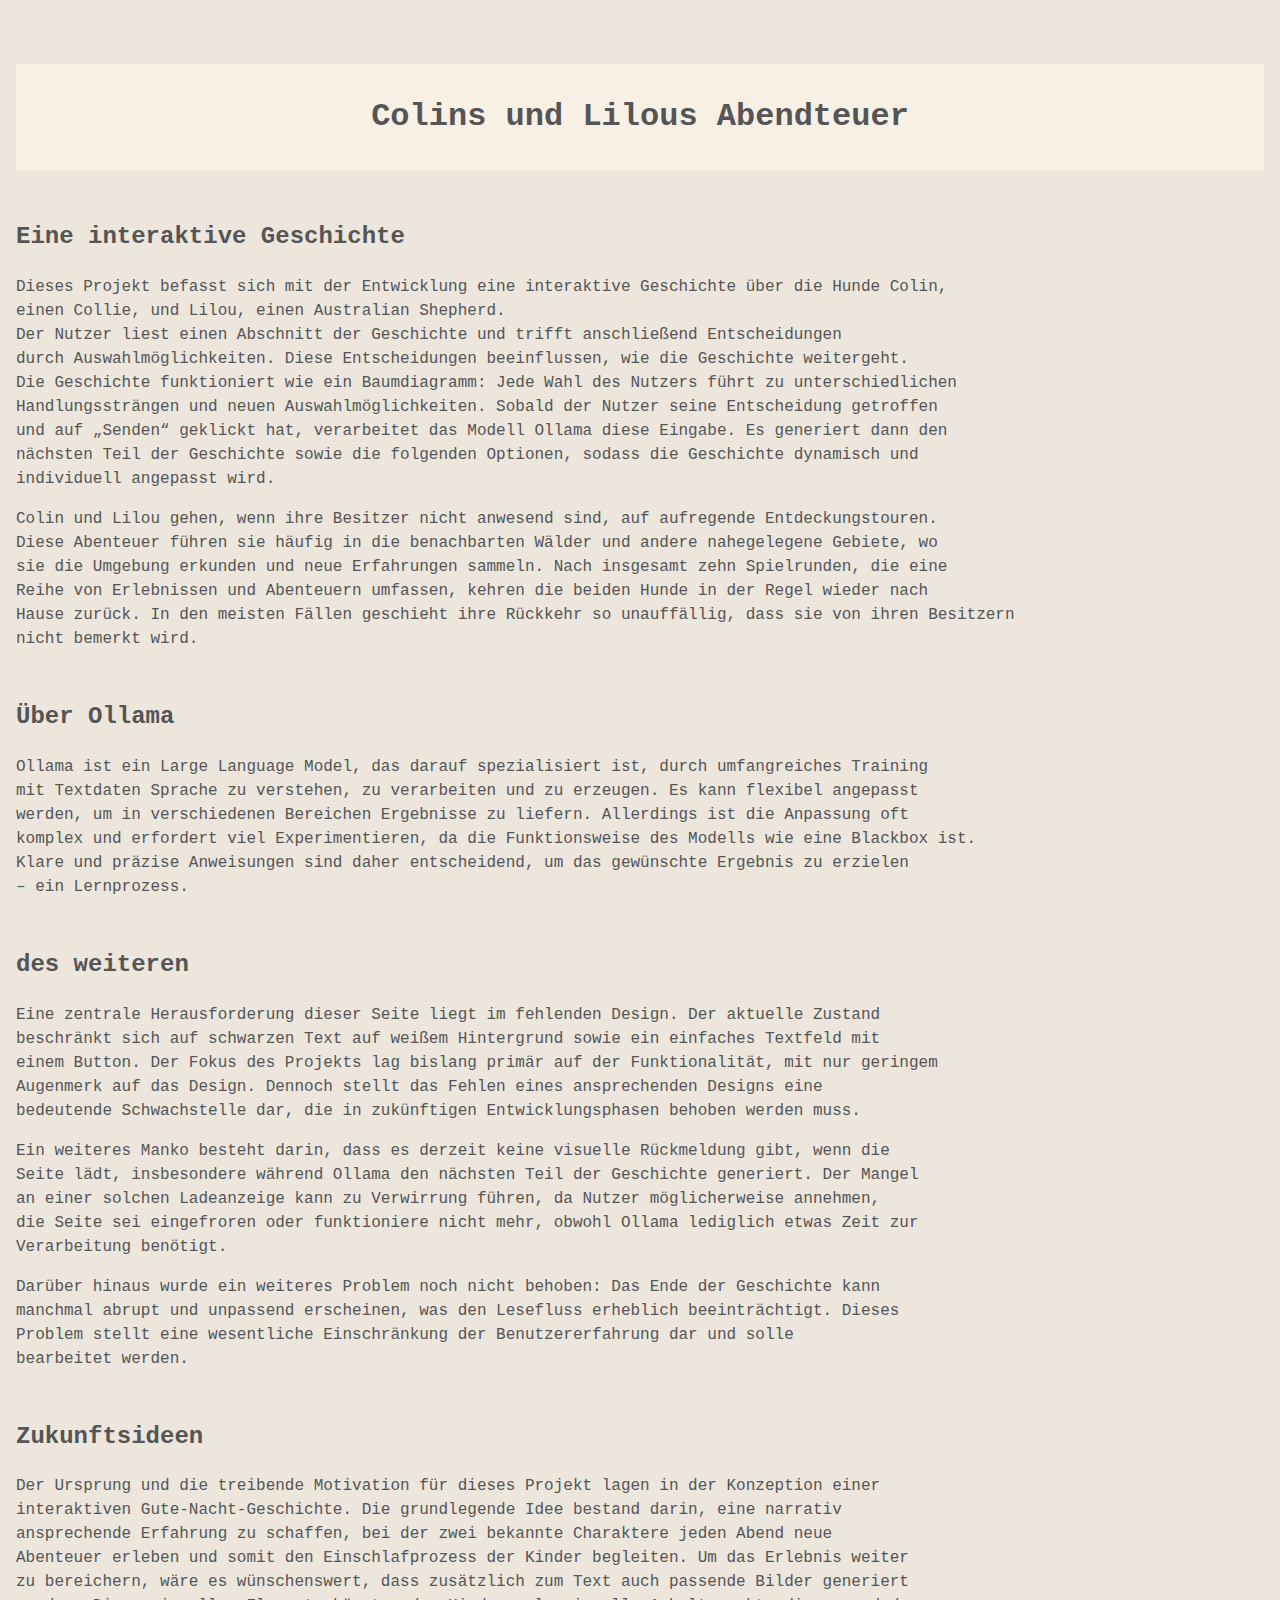
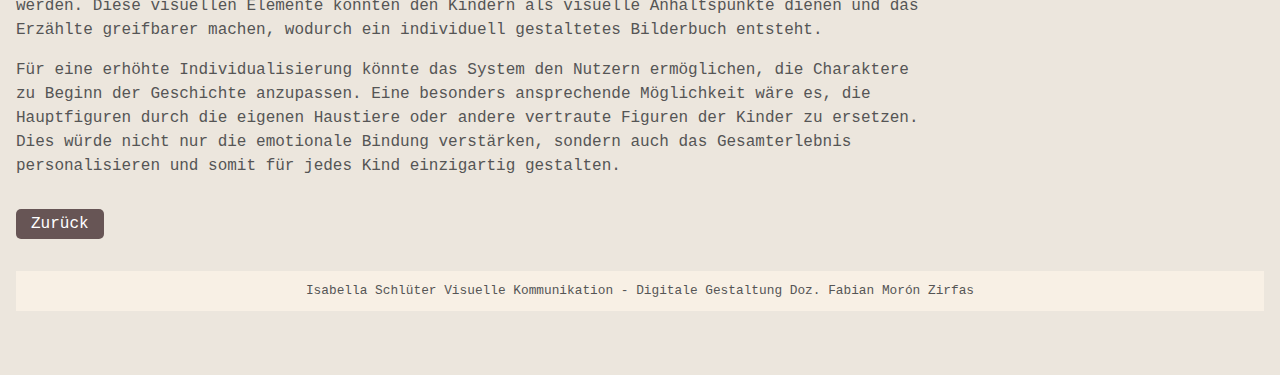
==== hund.html @ be4c2853 "zwischenstand" ====
<!DOCTYPE html>
<html lang="de">
<head>
    <meta charset="UTF-8">
    <meta name="viewport" content="width=device-width, initial-scale=1.0">
    <title>hund</title>
    <link rel="stylesheet" href="pflanze.css"> <!-- Optional, falls du eine externe CSS-Datei hast -->
</head>
<link rel="shortcut icon" href="smilie.ico" type="image/x-icon">
<body>
    <script>
        document.querySelectorAll('nav a').forEach(anchor => {
            anchor.addEventListener('click', function (e) {
                e.preventDefault();
                document.querySelector(this.getAttribute('href')).scrollIntoView({
                    behavior: 'smooth'
                });
            });
        });
    </script>
    <header>
        <h1>Colins und Lilous Abendteuer</h1>
    </header>

    <main>
        <section>
            <h2>Eine interaktive Geschichte</h2>
            <p>Dieses Projekt befasst sich mit der Entwicklung eine interaktive Geschichte über die Hunde Colin,<br> einen Collie, und Lilou, einen Australian Shepherd.<br> Der Nutzer liest einen Abschnitt der Geschichte und trifft anschließend Entscheidungen <br>durch Auswahlmöglichkeiten. Diese Entscheidungen beeinflussen, wie die Geschichte weitergeht.<br>

                Die Geschichte funktioniert wie ein Baumdiagramm: Jede Wahl des Nutzers führt zu unterschiedlichen<br> Handlungssträngen und neuen Auswahlmöglichkeiten. Sobald der Nutzer seine Entscheidung getroffen <br>und auf „Senden“ geklickt hat, verarbeitet das Modell Ollama diese Eingabe. Es generiert dann den<br> nächsten Teil der Geschichte sowie die folgenden Optionen, sodass die Geschichte dynamisch und <br>individuell angepasst wird.
</p>
<p>
                
    Colin und Lilou gehen, wenn ihre Besitzer nicht anwesend sind, auf aufregende Entdeckungstouren.<br> Diese Abenteuer führen sie häufig in die benachbarten Wälder und andere nahegelegene Gebiete, wo<br> sie die Umgebung erkunden und neue Erfahrungen sammeln. Nach insgesamt zehn Spielrunden, die eine <br>Reihe von Erlebnissen und Abenteuern umfassen, kehren die beiden Hunde in der Regel wieder nach <br>Hause zurück. In den meisten Fällen geschieht ihre Rückkehr so unauffällig, dass sie von ihren Besitzern <br>nicht bemerkt wird.</p>

            
            <h2>Über Ollama</h2>
            <p>Ollama ist ein Large Language Model, das darauf spezialisiert ist, durch umfangreiches Training <br>mit Textdaten Sprache zu verstehen, zu verarbeiten und zu erzeugen. Es kann flexibel angepasst <br>werden, um in verschiedenen Bereichen Ergebnisse zu liefern. Allerdings ist die Anpassung oft <br>komplex und erfordert viel Experimentieren, da die Funktionsweise des Modells wie eine Blackbox ist.<br> Klare und präzise Anweisungen sind daher entscheidend, um das gewünschte Ergebnis zu erzielen <br>– ein Lernprozess.</p>
             
            <h2>des weiteren</h2>
            <p>Eine zentrale Herausforderung dieser Seite liegt im fehlenden Design. Der aktuelle Zustand <br> beschränkt sich auf schwarzen Text auf weißem Hintergrund sowie ein einfaches Textfeld mit<br> einem Button. Der Fokus des Projekts lag bislang primär auf der Funktionalität, mit nur geringem <br>Augenmerk auf das Design. Dennoch stellt das Fehlen eines ansprechenden Designs eine <br> bedeutende Schwachstelle dar, die in zukünftigen Entwicklungsphasen behoben werden muss.</p>
            <p>Ein weiteres Manko besteht darin, dass es derzeit keine visuelle Rückmeldung gibt, wenn die <br>Seite lädt, insbesondere während Ollama den nächsten Teil der Geschichte generiert. Der Mangel<br> an einer solchen Ladeanzeige kann zu Verwirrung führen, da Nutzer möglicherweise annehmen, <br>die Seite sei eingefroren oder funktioniere nicht mehr, obwohl Ollama lediglich etwas Zeit zur <br>Verarbeitung benötigt.</p>
            <p>Darüber hinaus wurde ein weiteres Problem noch nicht behoben: Das Ende der Geschichte kann<br>manchmal abrupt und unpassend erscheinen, was den Lesefluss erheblich beeinträchtigt. Dieses <br>Problem stellt eine wesentliche Einschränkung der Benutzererfahrung dar und solle<br> bearbeitet werden.</p>

            <h2>Zukunftsideen</h2>
                <p>Der Ursprung und die treibende Motivation für dieses Projekt lagen in der Konzeption einer<br> interaktiven Gute-Nacht-Geschichte. Die grundlegende Idee bestand darin, eine narrativ <br>ansprechende Erfahrung zu schaffen, bei der zwei bekannte Charaktere jeden Abend neue <br>Abenteuer erleben und somit den Einschlafprozess der Kinder begleiten. Um das Erlebnis weiter <br>zu bereichern, wäre es wünschenswert, dass zusätzlich zum Text auch passende Bilder generiert<br> werden. Diese visuellen Elemente könnten den Kindern als visuelle Anhaltspunkte dienen und das <br>Erzählte greifbarer machen, wodurch ein individuell gestaltetes Bilderbuch entsteht.</p>
                <p>Für eine erhöhte Individualisierung könnte das System den Nutzern ermöglichen, die Charaktere <br>zu Beginn der Geschichte anzupassen. Eine besonders ansprechende Möglichkeit wäre es, die<br> Hauptfiguren durch die eigenen Haustiere oder andere vertraute Figuren der Kinder zu ersetzen. <br>Dies würde nicht nur die emotionale Bindung verstärken, sondern auch das Gesamterlebnis <br>personalisieren und somit für jedes Kind einzigartig gestalten.</p>
          
        </section>
        <a href="index.html" class="back-button">Zurück</a>
        <div class="footer-note">
            Isabella Schlüter Visuelle Kommunikation - Digitale Gestaltung Doz. Fabian Morón Zirfas
        </div>
        
    </main>
</body>
</html>
---- pflanze.css ----
/* Grundlegendes Styling für die Seite */
body {
    background-color: rgb(236, 230, 221); /* Hintergrundfarbe der Seite */
    margin: 0;
    padding: 4em 1em; /* Padding für Inhalt */
    font-family: 'Nimbus Mono PS', 'Courier New', monospace, sans-serif;
    line-height: 1.5;
    color: #555;
    box-sizing: border-box; /* Verhindert Layout-Probleme durch Padding */
  }

/* Überschriften-Stil */
h2 {
    margin-top: 1em;
    padding-top: 1em;
  
  }
  

  header {
    background-color: #f8f0e5;
    background-image: url("header.jpg");
    background-position: center top;
    background-repeat: no-repeat;
    background-size: cover;
    line-height: 1.2;
    padding: 1vw 2em;
    text-align: center;
  }

/* Fußnote-Styling */
.footer-note {
    text-align: center;
    background-color: #f8f0e5;
    padding: 10px;
    font-size: 0.8rem;
    color: #555;
    margin-top: 2rem;
  }
  .back-button {
    display: inline-block;
    padding: 3px 15px;
    margin-top: 15px;
    background-color: #675555;
    color: #fff;
    text-decoration: none;
    border-radius: 5px;
    transition: background-color 0.3s ease;
}

.back-button:hover {
    background-color: #333;
}
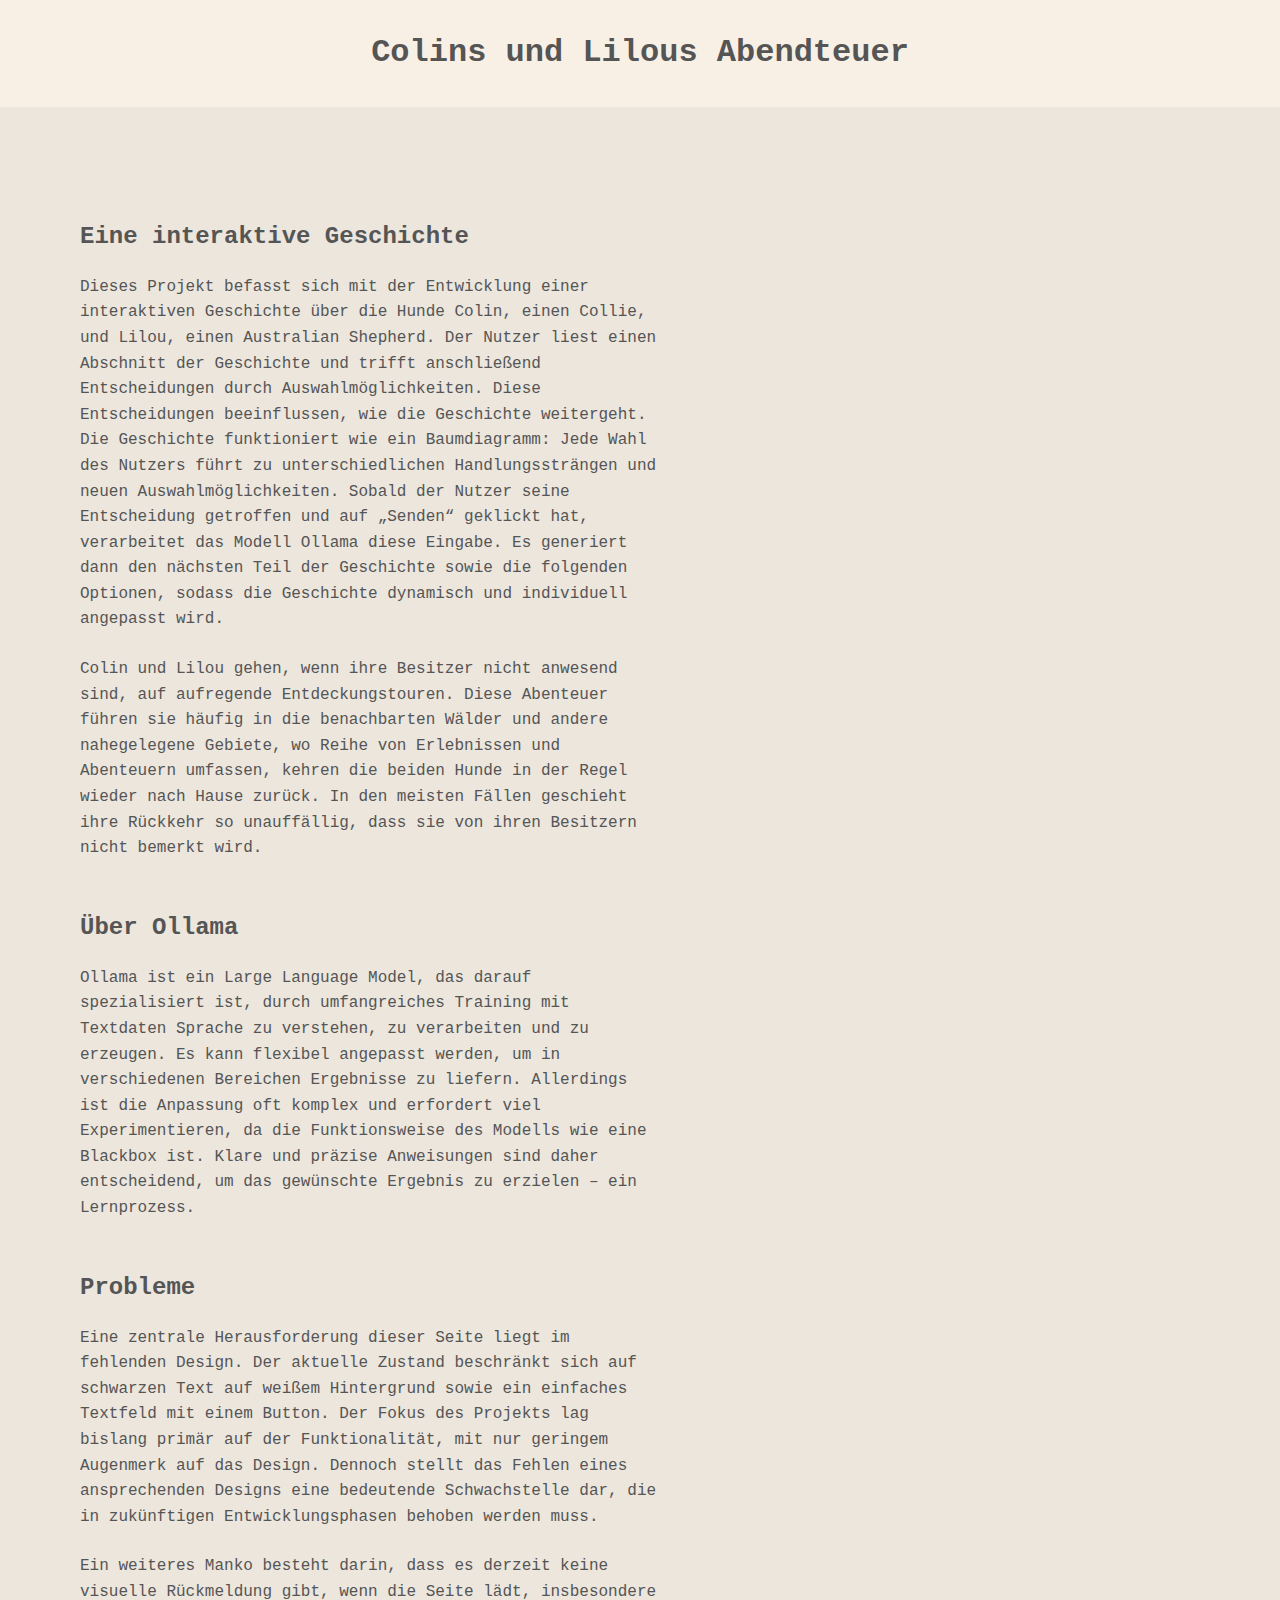
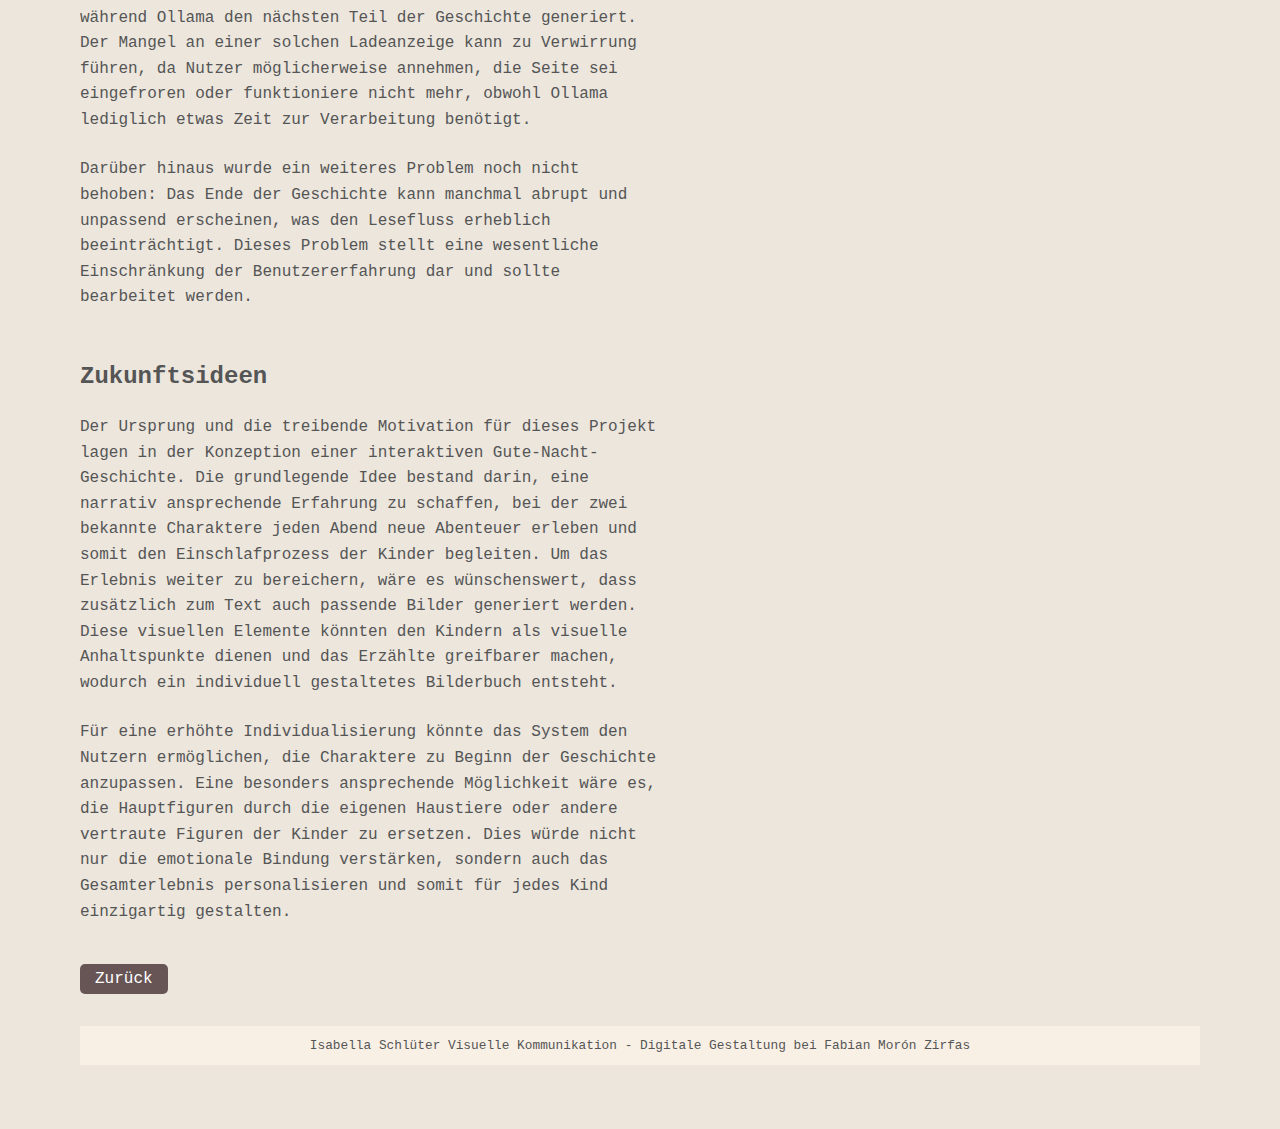
==== commit b83cddff: "texte" ====
--- a/hund.html
+++ b/hund.html
@@ -25,31 +25,69 @@
     <main>
         <section>
             <h2>Eine interaktive Geschichte</h2>
-            <p>Dieses Projekt befasst sich mit der Entwicklung eine interaktive Geschichte über die Hunde Colin,<br> einen Collie, und Lilou, einen Australian Shepherd.<br> Der Nutzer liest einen Abschnitt der Geschichte und trifft anschließend Entscheidungen <br>durch Auswahlmöglichkeiten. Diese Entscheidungen beeinflussen, wie die Geschichte weitergeht.<br>
 
-                Die Geschichte funktioniert wie ein Baumdiagramm: Jede Wahl des Nutzers führt zu unterschiedlichen<br> Handlungssträngen und neuen Auswahlmöglichkeiten. Sobald der Nutzer seine Entscheidung getroffen <br>und auf „Senden“ geklickt hat, verarbeitet das Modell Ollama diese Eingabe. Es generiert dann den<br> nächsten Teil der Geschichte sowie die folgenden Optionen, sodass die Geschichte dynamisch und <br>individuell angepasst wird.
-</p>
-<p>
-                
-    Colin und Lilou gehen, wenn ihre Besitzer nicht anwesend sind, auf aufregende Entdeckungstouren.<br> Diese Abenteuer führen sie häufig in die benachbarten Wälder und andere nahegelegene Gebiete, wo<br> sie die Umgebung erkunden und neue Erfahrungen sammeln. Nach insgesamt zehn Spielrunden, die eine <br>Reihe von Erlebnissen und Abenteuern umfassen, kehren die beiden Hunde in der Regel wieder nach <br>Hause zurück. In den meisten Fällen geschieht ihre Rückkehr so unauffällig, dass sie von ihren Besitzern <br>nicht bemerkt wird.</p>
-
+            <p>Dieses Projekt befasst sich mit der Entwicklung einer interaktiven Geschichte über die Hunde Colin,
+            einen Collie, und Lilou, einen Australian Shepherd. Der Nutzer liest einen Abschnitt der Geschichte
+            und trifft anschließend Entscheidungen durch Auswahlmöglichkeiten. Diese Entscheidungen beeinflussen,
+            wie die Geschichte weitergeht. Die Geschichte funktioniert wie ein Baumdiagramm: Jede Wahl des Nutzers
+            führt zu unterschiedlichen Handlungssträngen und neuen Auswahlmöglichkeiten. Sobald der Nutzer seine
+            Entscheidung getroffen und auf „Senden“ geklickt hat, verarbeitet das Modell Ollama diese Eingabe.
+            Es generiert dann den nächsten Teil der Geschichte sowie die folgenden Optionen, sodass die Geschichte
+            dynamisch und individuell angepasst wird.</p>
+            
+            <p>Colin und Lilou gehen, wenn ihre Besitzer nicht anwesend sind, auf aufregende Entdeckungstouren.
+            Diese Abenteuer führen sie häufig in die benachbarten Wälder und andere nahegelegene Gebiete, wo
+            Reihe von Erlebnissen und Abenteuern umfassen, kehren die beiden Hunde in der Regel wieder nach
+            Hause zurück. In den meisten Fällen geschieht ihre Rückkehr so unauffällig, dass sie von ihren
+            Besitzern nicht bemerkt wird.</p>
             
             <h2>Über Ollama</h2>
-            <p>Ollama ist ein Large Language Model, das darauf spezialisiert ist, durch umfangreiches Training <br>mit Textdaten Sprache zu verstehen, zu verarbeiten und zu erzeugen. Es kann flexibel angepasst <br>werden, um in verschiedenen Bereichen Ergebnisse zu liefern. Allerdings ist die Anpassung oft <br>komplex und erfordert viel Experimentieren, da die Funktionsweise des Modells wie eine Blackbox ist.<br> Klare und präzise Anweisungen sind daher entscheidend, um das gewünschte Ergebnis zu erzielen <br>– ein Lernprozess.</p>
-             
-            <h2>des weiteren</h2>
-            <p>Eine zentrale Herausforderung dieser Seite liegt im fehlenden Design. Der aktuelle Zustand <br> beschränkt sich auf schwarzen Text auf weißem Hintergrund sowie ein einfaches Textfeld mit<br> einem Button. Der Fokus des Projekts lag bislang primär auf der Funktionalität, mit nur geringem <br>Augenmerk auf das Design. Dennoch stellt das Fehlen eines ansprechenden Designs eine <br> bedeutende Schwachstelle dar, die in zukünftigen Entwicklungsphasen behoben werden muss.</p>
-            <p>Ein weiteres Manko besteht darin, dass es derzeit keine visuelle Rückmeldung gibt, wenn die <br>Seite lädt, insbesondere während Ollama den nächsten Teil der Geschichte generiert. Der Mangel<br> an einer solchen Ladeanzeige kann zu Verwirrung führen, da Nutzer möglicherweise annehmen, <br>die Seite sei eingefroren oder funktioniere nicht mehr, obwohl Ollama lediglich etwas Zeit zur <br>Verarbeitung benötigt.</p>
-            <p>Darüber hinaus wurde ein weiteres Problem noch nicht behoben: Das Ende der Geschichte kann<br>manchmal abrupt und unpassend erscheinen, was den Lesefluss erheblich beeinträchtigt. Dieses <br>Problem stellt eine wesentliche Einschränkung der Benutzererfahrung dar und solle<br> bearbeitet werden.</p>
-
+            
+            <p>Ollama ist ein Large Language Model, das darauf spezialisiert ist, durch umfangreiches Training
+            mit Textdaten Sprache zu verstehen, zu verarbeiten und zu erzeugen. Es kann flexibel angepasst
+            werden, um in verschiedenen Bereichen Ergebnisse zu liefern. Allerdings ist die Anpassung oft
+            komplex und erfordert viel Experimentieren, da die Funktionsweise des Modells wie eine Blackbox ist.
+            Klare und präzise Anweisungen sind daher entscheidend, um das gewünschte Ergebnis zu erzielen
+            – ein Lernprozess.</p>
+            
+            <h2>Probleme</h2>
+            
+            <p>Eine zentrale Herausforderung dieser Seite liegt im fehlenden Design. Der aktuelle Zustand
+            beschränkt sich auf schwarzen Text auf weißem Hintergrund sowie ein einfaches Textfeld mit
+            einem Button. Der Fokus des Projekts lag bislang primär auf der Funktionalität, mit nur geringem
+            Augenmerk auf das Design. Dennoch stellt das Fehlen eines ansprechenden Designs eine
+            bedeutende Schwachstelle dar, die in zukünftigen Entwicklungsphasen behoben werden muss.</p>
+            
+            <p>Ein weiteres Manko besteht darin, dass es derzeit keine visuelle Rückmeldung gibt, wenn die
+            Seite lädt, insbesondere während Ollama den nächsten Teil der Geschichte generiert. Der Mangel
+            an einer solchen Ladeanzeige kann zu Verwirrung führen, da Nutzer möglicherweise annehmen,
+            die Seite sei eingefroren oder funktioniere nicht mehr, obwohl Ollama lediglich etwas Zeit zur
+            Verarbeitung benötigt.</p>
+            
+            <p>Darüber hinaus wurde ein weiteres Problem noch nicht behoben: Das Ende der Geschichte kann
+            manchmal abrupt und unpassend erscheinen, was den Lesefluss erheblich beeinträchtigt. Dieses
+            Problem stellt eine wesentliche Einschränkung der Benutzererfahrung dar und sollte bearbeitet werden.</p>
+           
             <h2>Zukunftsideen</h2>
-                <p>Der Ursprung und die treibende Motivation für dieses Projekt lagen in der Konzeption einer<br> interaktiven Gute-Nacht-Geschichte. Die grundlegende Idee bestand darin, eine narrativ <br>ansprechende Erfahrung zu schaffen, bei der zwei bekannte Charaktere jeden Abend neue <br>Abenteuer erleben und somit den Einschlafprozess der Kinder begleiten. Um das Erlebnis weiter <br>zu bereichern, wäre es wünschenswert, dass zusätzlich zum Text auch passende Bilder generiert<br> werden. Diese visuellen Elemente könnten den Kindern als visuelle Anhaltspunkte dienen und das <br>Erzählte greifbarer machen, wodurch ein individuell gestaltetes Bilderbuch entsteht.</p>
-                <p>Für eine erhöhte Individualisierung könnte das System den Nutzern ermöglichen, die Charaktere <br>zu Beginn der Geschichte anzupassen. Eine besonders ansprechende Möglichkeit wäre es, die<br> Hauptfiguren durch die eigenen Haustiere oder andere vertraute Figuren der Kinder zu ersetzen. <br>Dies würde nicht nur die emotionale Bindung verstärken, sondern auch das Gesamterlebnis <br>personalisieren und somit für jedes Kind einzigartig gestalten.</p>
-          
+            
+            <p>Der Ursprung und die treibende Motivation für dieses Projekt lagen in der Konzeption einer
+            interaktiven Gute-Nacht-Geschichte. Die grundlegende Idee bestand darin, eine narrativ
+            ansprechende Erfahrung zu schaffen, bei der zwei bekannte Charaktere jeden Abend neue
+            Abenteuer erleben und somit den Einschlafprozess der Kinder begleiten. Um das Erlebnis weiter
+            zu bereichern, wäre es wünschenswert, dass zusätzlich zum Text auch passende Bilder generiert
+            werden. Diese visuellen Elemente könnten den Kindern als visuelle Anhaltspunkte dienen und das
+            Erzählte greifbarer machen, wodurch ein individuell gestaltetes Bilderbuch entsteht.</p>
+            
+            <p>Für eine erhöhte Individualisierung könnte das System den Nutzern ermöglichen, die Charaktere
+            zu Beginn der Geschichte anzupassen. Eine besonders ansprechende Möglichkeit wäre es, die
+            Hauptfiguren durch die eigenen Haustiere oder andere vertraute Figuren der Kinder zu ersetzen.
+            Dies würde nicht nur die emotionale Bindung verstärken, sondern auch das Gesamterlebnis
+            personalisieren und somit für jedes Kind einzigartig gestalten.</p>
+              
         </section>
         <a href="index.html" class="back-button">Zurück</a>
         <div class="footer-note">
-            Isabella Schlüter Visuelle Kommunikation - Digitale Gestaltung Doz. Fabian Morón Zirfas
+            Isabella Schlüter Visuelle Kommunikation - Digitale Gestaltung bei Fabian Morón Zirfas
         </div>
         
     </main>
--- a/pflanze.css
+++ b/pflanze.css
@@ -2,22 +2,24 @@
 body {
     background-color: rgb(236, 230, 221); /* Hintergrundfarbe der Seite */
     margin: 0;
-    padding: 4em 1em; /* Padding für Inhalt */
     font-family: 'Nimbus Mono PS', 'Courier New', monospace, sans-serif;
     line-height: 1.5;
     color: #555;
     box-sizing: border-box; /* Verhindert Layout-Probleme durch Padding */
-  }
+}
 
-/* Überschriften-Stil */
-h2 {
-    margin-top: 1em;
-    padding-top: 1em;
-  
-  }
-  
+/* Hauptinhalt einrücken */
+main {
+    padding: 4em 5em; 
+}
+p {
+    max-width: 60ch; /* Begrenze die Textbreite auf ca. 60 Zeichen pro Zeile */
+    line-height: 1.6; /* Zeilenhöhe für bessere Lesbarkeit */
+    margin-bottom: 1.5em; /* Abstand zwischen Absätzen */
+    word-wrap: break-word; /* Langes Wortumbruch, wenn nötig */
+}
 
-  header {
+header {
     background-color: #f8f0e5;
     background-image: url("header.jpg");
     background-position: center top;
@@ -26,9 +28,15 @@
     line-height: 1.2;
     padding: 1vw 2em;
     text-align: center;
-  }
+}
 
-/* Fußnote-Styling */
+
+h2 {
+    margin-top: 1em;
+    padding-top: 1em;
+}
+
+
 .footer-note {
     text-align: center;
     background-color: #f8f0e5;
@@ -36,8 +44,9 @@
     font-size: 0.8rem;
     color: #555;
     margin-top: 2rem;
-  }
-  .back-button {
+}
+
+.back-button {
     display: inline-block;
     padding: 3px 15px;
     margin-top: 15px;
@@ -51,4 +60,3 @@
 .back-button:hover {
     background-color: #333;
 }
-
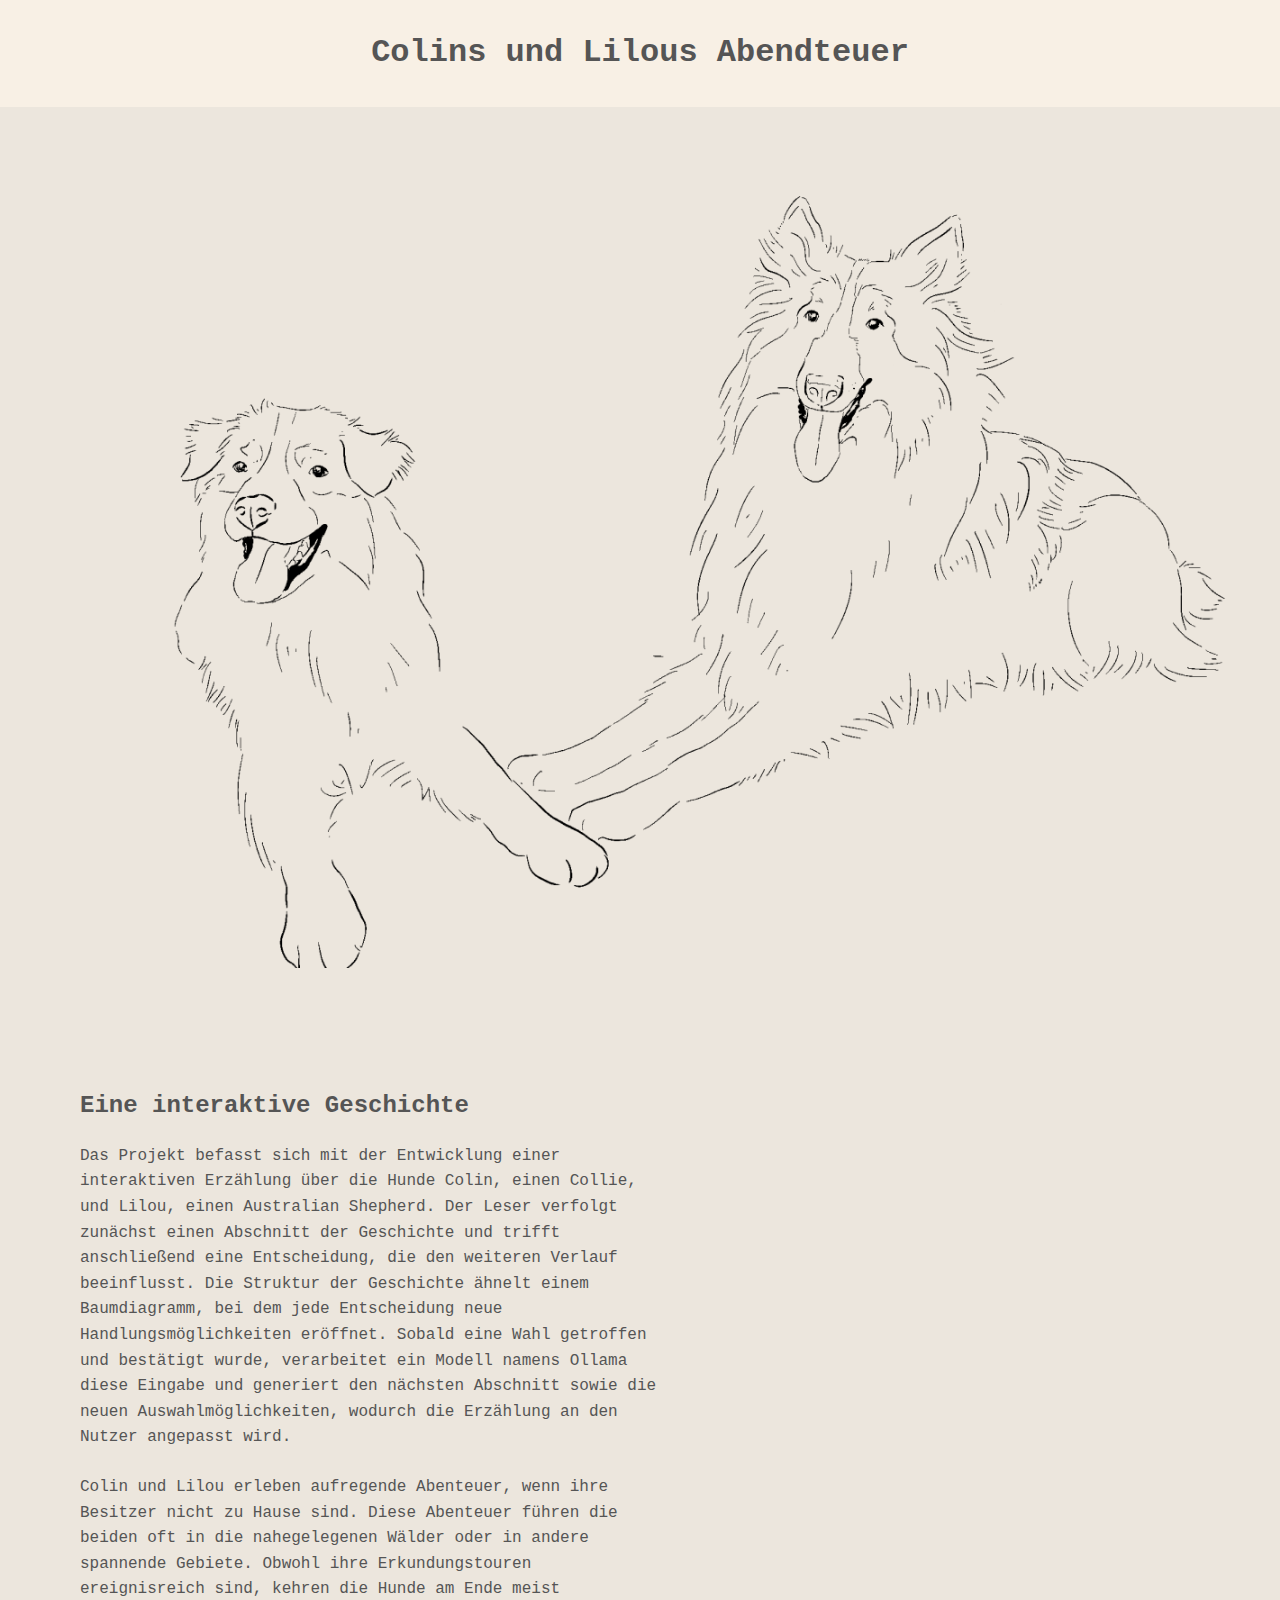
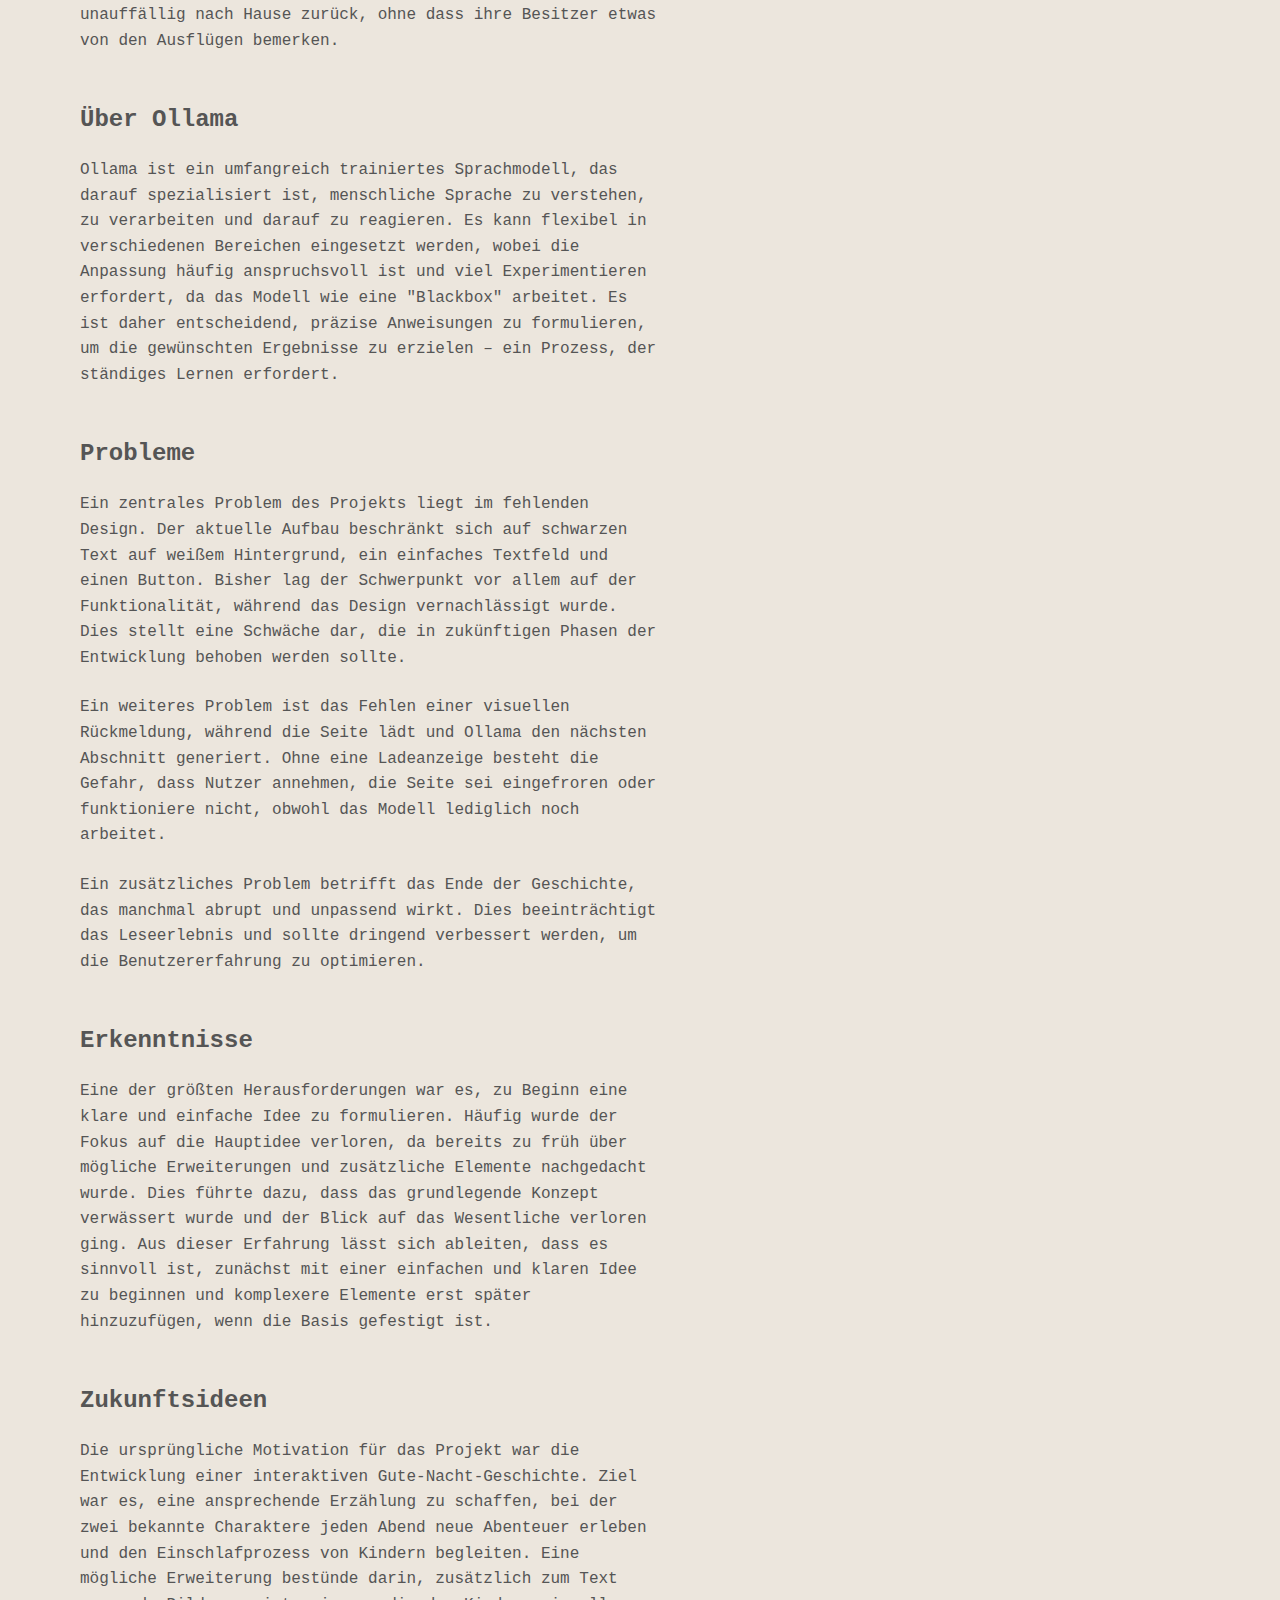
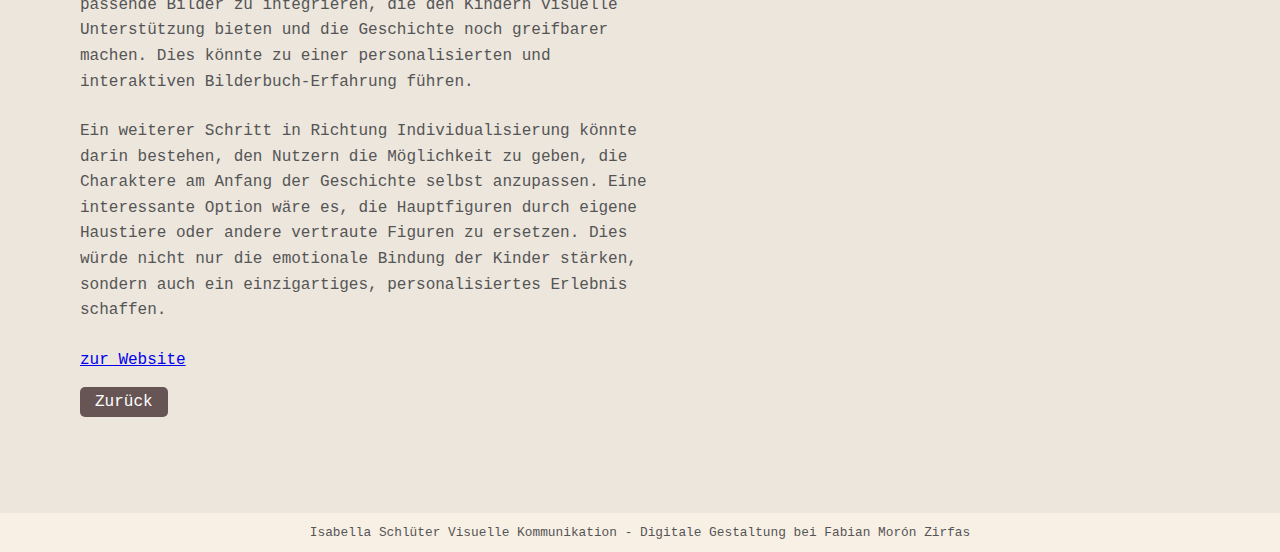
==== commit 7a061ec6: ":)" ====
--- a/hund.html
+++ b/hund.html
@@ -3,7 +3,7 @@
 <head>
     <meta charset="UTF-8">
     <meta name="viewport" content="width=device-width, initial-scale=1.0">
-    <title>hund</title>
+    <title>Geschichte</title>
     <link rel="stylesheet" href="pflanze.css"> <!-- Optional, falls du eine externe CSS-Datei hast -->
 </head>
 <link rel="shortcut icon" href="smilie.ico" type="image/x-icon">
@@ -22,74 +22,46 @@
         <h1>Colins und Lilous Abendteuer</h1>
     </header>
 
+    <section class="hero-image">
+        <img src="colin.lilou 1.png" alt="Efeutute">
+    </section>
+
     <main>
         <section>
             <h2>Eine interaktive Geschichte</h2>
 
-            <p>Dieses Projekt befasst sich mit der Entwicklung einer interaktiven Geschichte über die Hunde Colin,
-            einen Collie, und Lilou, einen Australian Shepherd. Der Nutzer liest einen Abschnitt der Geschichte
-            und trifft anschließend Entscheidungen durch Auswahlmöglichkeiten. Diese Entscheidungen beeinflussen,
-            wie die Geschichte weitergeht. Die Geschichte funktioniert wie ein Baumdiagramm: Jede Wahl des Nutzers
-            führt zu unterschiedlichen Handlungssträngen und neuen Auswahlmöglichkeiten. Sobald der Nutzer seine
-            Entscheidung getroffen und auf „Senden“ geklickt hat, verarbeitet das Modell Ollama diese Eingabe.
-            Es generiert dann den nächsten Teil der Geschichte sowie die folgenden Optionen, sodass die Geschichte
-            dynamisch und individuell angepasst wird.</p>
+            <p>Das Projekt befasst sich mit der Entwicklung einer interaktiven Erzählung über die Hunde Colin, einen Collie, und Lilou, einen Australian Shepherd. Der Leser verfolgt zunächst einen Abschnitt der Geschichte und trifft anschließend eine Entscheidung, die den weiteren Verlauf beeinflusst. Die Struktur der Geschichte ähnelt einem Baumdiagramm, bei dem jede Entscheidung neue Handlungsmöglichkeiten eröffnet. Sobald eine Wahl getroffen und bestätigt wurde, verarbeitet ein Modell namens Ollama diese Eingabe und generiert den nächsten Abschnitt sowie die neuen Auswahlmöglichkeiten, wodurch die Erzählung an den Nutzer angepasst wird.</p>
             
-            <p>Colin und Lilou gehen, wenn ihre Besitzer nicht anwesend sind, auf aufregende Entdeckungstouren.
-            Diese Abenteuer führen sie häufig in die benachbarten Wälder und andere nahegelegene Gebiete, wo
-            Reihe von Erlebnissen und Abenteuern umfassen, kehren die beiden Hunde in der Regel wieder nach
-            Hause zurück. In den meisten Fällen geschieht ihre Rückkehr so unauffällig, dass sie von ihren
-            Besitzern nicht bemerkt wird.</p>
+            <p>Colin und Lilou erleben aufregende Abenteuer, wenn ihre Besitzer nicht zu Hause sind. Diese Abenteuer führen die beiden oft in die nahegelegenen Wälder oder in andere spannende Gebiete. Obwohl ihre Erkundungstouren ereignisreich sind, kehren die Hunde am Ende meist unauffällig nach Hause zurück, ohne dass ihre Besitzer etwas von den Ausflügen bemerken.</p>
             
             <h2>Über Ollama</h2>
-            
-            <p>Ollama ist ein Large Language Model, das darauf spezialisiert ist, durch umfangreiches Training
-            mit Textdaten Sprache zu verstehen, zu verarbeiten und zu erzeugen. Es kann flexibel angepasst
-            werden, um in verschiedenen Bereichen Ergebnisse zu liefern. Allerdings ist die Anpassung oft
-            komplex und erfordert viel Experimentieren, da die Funktionsweise des Modells wie eine Blackbox ist.
-            Klare und präzise Anweisungen sind daher entscheidend, um das gewünschte Ergebnis zu erzielen
-            – ein Lernprozess.</p>
+            <p>Ollama ist ein umfangreich trainiertes Sprachmodell, das darauf spezialisiert ist, menschliche Sprache zu verstehen, zu verarbeiten und darauf zu reagieren. Es kann flexibel in verschiedenen Bereichen eingesetzt werden, wobei die Anpassung häufig anspruchsvoll ist und viel Experimentieren erfordert, da das Modell wie eine "Blackbox" arbeitet. Es ist daher entscheidend, präzise Anweisungen zu formulieren, um die gewünschten Ergebnisse zu erzielen – ein Prozess, der ständiges Lernen erfordert.</p>
             
             <h2>Probleme</h2>
             
-            <p>Eine zentrale Herausforderung dieser Seite liegt im fehlenden Design. Der aktuelle Zustand
-            beschränkt sich auf schwarzen Text auf weißem Hintergrund sowie ein einfaches Textfeld mit
-            einem Button. Der Fokus des Projekts lag bislang primär auf der Funktionalität, mit nur geringem
-            Augenmerk auf das Design. Dennoch stellt das Fehlen eines ansprechenden Designs eine
-            bedeutende Schwachstelle dar, die in zukünftigen Entwicklungsphasen behoben werden muss.</p>
+            <p>Ein zentrales Problem des Projekts liegt im fehlenden Design. Der aktuelle Aufbau beschränkt sich auf schwarzen Text auf weißem Hintergrund, ein einfaches Textfeld und einen Button. Bisher lag der Schwerpunkt vor allem auf der Funktionalität, während das Design vernachlässigt wurde. Dies stellt eine Schwäche dar, die in zukünftigen Phasen der Entwicklung behoben werden sollte.</p>
             
-            <p>Ein weiteres Manko besteht darin, dass es derzeit keine visuelle Rückmeldung gibt, wenn die
-            Seite lädt, insbesondere während Ollama den nächsten Teil der Geschichte generiert. Der Mangel
-            an einer solchen Ladeanzeige kann zu Verwirrung führen, da Nutzer möglicherweise annehmen,
-            die Seite sei eingefroren oder funktioniere nicht mehr, obwohl Ollama lediglich etwas Zeit zur
-            Verarbeitung benötigt.</p>
+            <p>Ein weiteres Problem ist das Fehlen einer visuellen Rückmeldung, während die Seite lädt und Ollama den nächsten Abschnitt generiert. Ohne eine Ladeanzeige besteht die Gefahr, dass Nutzer annehmen, die Seite sei eingefroren oder funktioniere nicht, obwohl das Modell lediglich noch arbeitet.</p>
             
-            <p>Darüber hinaus wurde ein weiteres Problem noch nicht behoben: Das Ende der Geschichte kann
-            manchmal abrupt und unpassend erscheinen, was den Lesefluss erheblich beeinträchtigt. Dieses
-            Problem stellt eine wesentliche Einschränkung der Benutzererfahrung dar und sollte bearbeitet werden.</p>
+            <p>Ein zusätzliches Problem betrifft das Ende der Geschichte, das manchmal abrupt und unpassend wirkt. Dies beeinträchtigt das Leseerlebnis und sollte dringend verbessert werden, um die Benutzererfahrung zu optimieren.</p>
+            
+            <h2>Erkenntnisse</h2>
+            <p>Eine der größten Herausforderungen war es, zu Beginn eine klare und einfache Idee zu formulieren. Häufig wurde der Fokus auf die Hauptidee verloren, da bereits zu früh über mögliche Erweiterungen und zusätzliche Elemente nachgedacht wurde. Dies führte dazu, dass das grundlegende Konzept verwässert wurde und der Blick auf das Wesentliche verloren ging. Aus dieser Erfahrung lässt sich ableiten, dass es sinnvoll ist, zunächst mit einer einfachen und klaren Idee zu beginnen und komplexere Elemente erst später hinzuzufügen, wenn die Basis gefestigt ist.</p>
            
             <h2>Zukunftsideen</h2>
             
-            <p>Der Ursprung und die treibende Motivation für dieses Projekt lagen in der Konzeption einer
-            interaktiven Gute-Nacht-Geschichte. Die grundlegende Idee bestand darin, eine narrativ
-            ansprechende Erfahrung zu schaffen, bei der zwei bekannte Charaktere jeden Abend neue
-            Abenteuer erleben und somit den Einschlafprozess der Kinder begleiten. Um das Erlebnis weiter
-            zu bereichern, wäre es wünschenswert, dass zusätzlich zum Text auch passende Bilder generiert
-            werden. Diese visuellen Elemente könnten den Kindern als visuelle Anhaltspunkte dienen und das
-            Erzählte greifbarer machen, wodurch ein individuell gestaltetes Bilderbuch entsteht.</p>
-            
-            <p>Für eine erhöhte Individualisierung könnte das System den Nutzern ermöglichen, die Charaktere
-            zu Beginn der Geschichte anzupassen. Eine besonders ansprechende Möglichkeit wäre es, die
-            Hauptfiguren durch die eigenen Haustiere oder andere vertraute Figuren der Kinder zu ersetzen.
-            Dies würde nicht nur die emotionale Bindung verstärken, sondern auch das Gesamterlebnis
-            personalisieren und somit für jedes Kind einzigartig gestalten.</p>
+            <p>Die ursprüngliche Motivation für das Projekt war die Entwicklung einer interaktiven Gute-Nacht-Geschichte. Ziel war es, eine ansprechende Erzählung zu schaffen, bei der zwei bekannte Charaktere jeden Abend neue Abenteuer erleben und den Einschlafprozess von Kindern begleiten. Eine mögliche Erweiterung bestünde darin, zusätzlich zum Text passende Bilder zu integrieren, die den Kindern visuelle Unterstützung bieten und die Geschichte noch greifbarer machen. Dies könnte zu einer personalisierten und interaktiven Bilderbuch-Erfahrung führen.</p>
+
+            <p>Ein weiterer Schritt in Richtung Individualisierung könnte darin bestehen, den Nutzern die Möglichkeit zu geben, die Charaktere am Anfang der Geschichte selbst anzupassen. Eine interessante Option wäre es, die Hauptfiguren durch eigene Haustiere oder andere vertraute Figuren zu ersetzen. Dies würde nicht nur die emotionale Bindung der Kinder stärken, sondern auch ein einzigartiges, personalisiertes Erlebnis schaffen.</p>
+
+            <a href="https://colin-und-lilou-abendteuer.netlify.app/">zur Website</a>
               
         </section>
         <a href="index.html" class="back-button">Zurück</a>
-        <div class="footer-note">
+       
+        
+    </main> <div class="footer-note">
             Isabella Schlüter Visuelle Kommunikation - Digitale Gestaltung bei Fabian Morón Zirfas
         </div>
-        
-    </main>
 </body>
 </html>
--- a/pflanze.css
+++ b/pflanze.css
@@ -17,6 +17,7 @@
     line-height: 1.6; /* Zeilenhöhe für bessere Lesbarkeit */
     margin-bottom: 1.5em; /* Abstand zwischen Absätzen */
     word-wrap: break-word; /* Langes Wortumbruch, wenn nötig */
+    
 }
 
 header {
@@ -60,3 +61,7 @@
 .back-button:hover {
     background-color: #333;
 }
+img {
+    width: 100%;
+    height: auto;
+  }
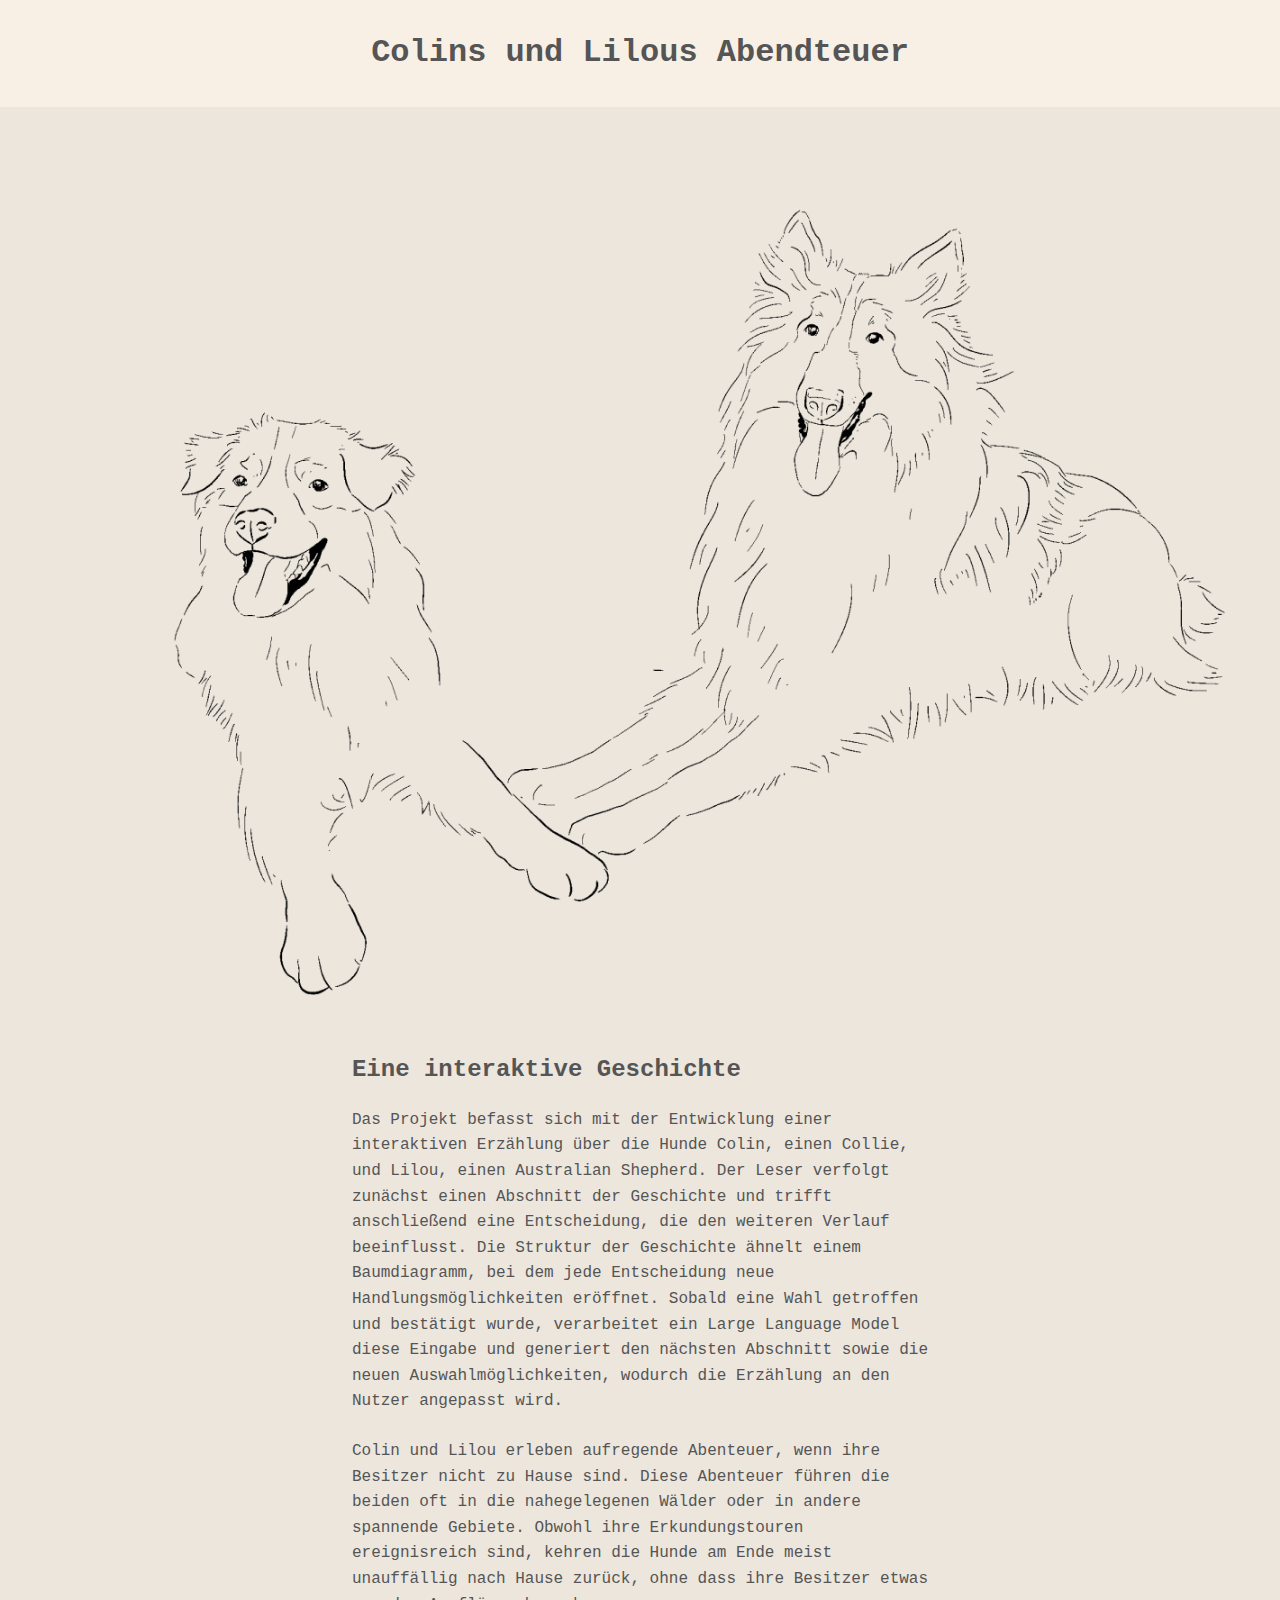
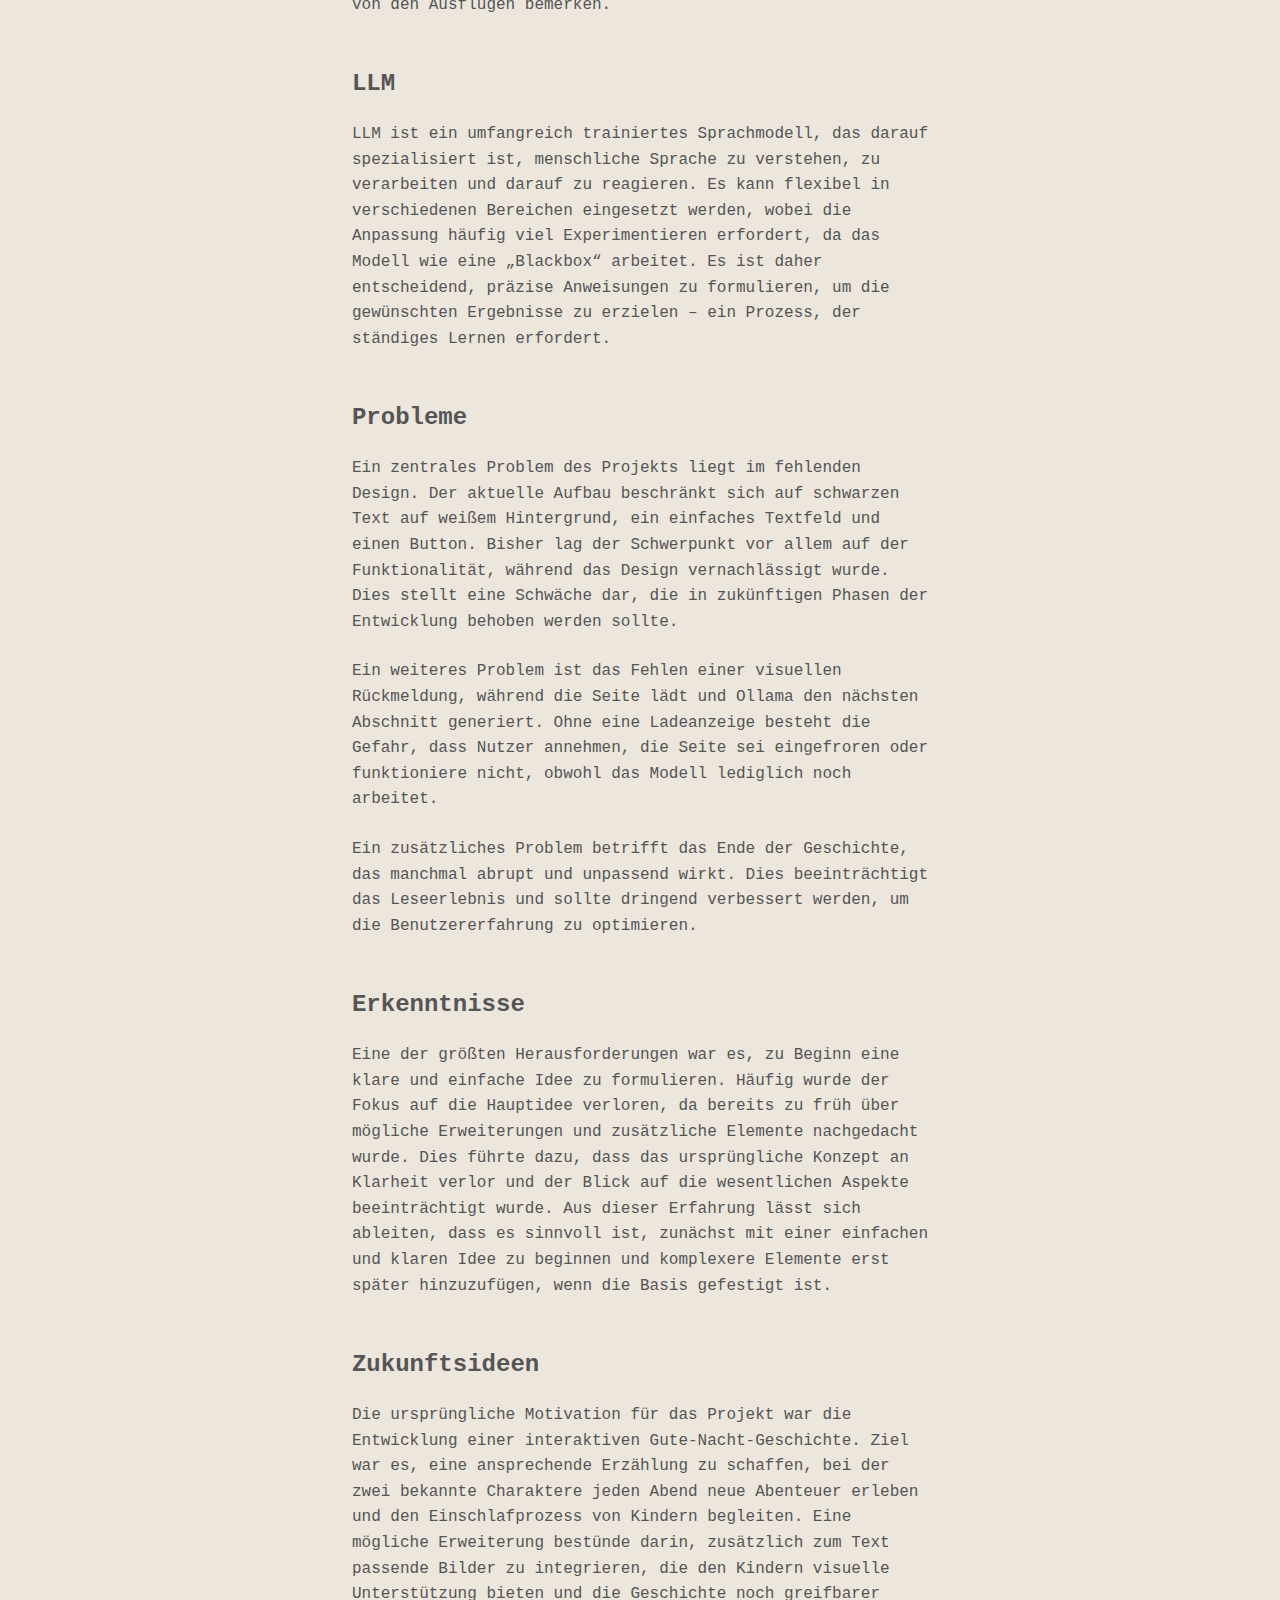
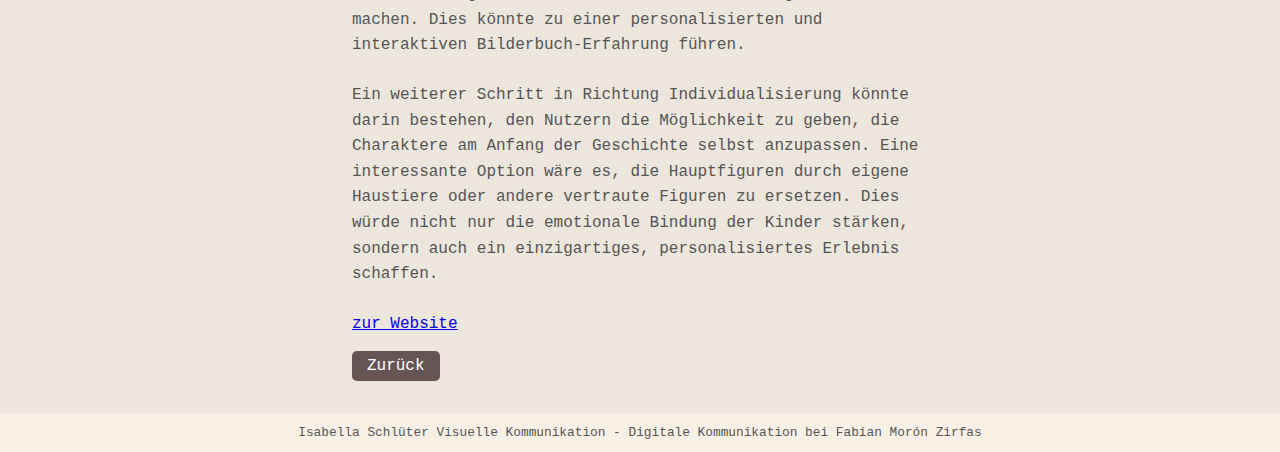
==== commit 51b4d2d2: ";)" ====
--- a/hund.html
+++ b/hund.html
@@ -23,19 +23,19 @@
     </header>
 
     <section class="hero-image">
-        <img src="colin.lilou 1.png" alt="Efeutute">
+        <img src="colin.lilou.png" alt="Efeutute">
     </section>
 
     <main>
         <section>
             <h2>Eine interaktive Geschichte</h2>
 
-            <p>Das Projekt befasst sich mit der Entwicklung einer interaktiven Erzählung über die Hunde Colin, einen Collie, und Lilou, einen Australian Shepherd. Der Leser verfolgt zunächst einen Abschnitt der Geschichte und trifft anschließend eine Entscheidung, die den weiteren Verlauf beeinflusst. Die Struktur der Geschichte ähnelt einem Baumdiagramm, bei dem jede Entscheidung neue Handlungsmöglichkeiten eröffnet. Sobald eine Wahl getroffen und bestätigt wurde, verarbeitet ein Modell namens Ollama diese Eingabe und generiert den nächsten Abschnitt sowie die neuen Auswahlmöglichkeiten, wodurch die Erzählung an den Nutzer angepasst wird.</p>
+            <p>Das Projekt befasst sich mit der Entwicklung einer interaktiven Erzählung über die Hunde Colin, einen Collie, und Lilou, einen Australian Shepherd. Der Leser verfolgt zunächst einen Abschnitt der Geschichte und trifft anschließend eine Entscheidung, die den weiteren Verlauf beeinflusst. Die Struktur der Geschichte ähnelt einem Baumdiagramm, bei dem jede Entscheidung neue Handlungsmöglichkeiten eröffnet. Sobald eine Wahl getroffen und bestätigt wurde, verarbeitet ein Large Language Model diese Eingabe und generiert den nächsten Abschnitt sowie die neuen Auswahlmöglichkeiten, wodurch die Erzählung an den Nutzer angepasst wird.</p>
             
             <p>Colin und Lilou erleben aufregende Abenteuer, wenn ihre Besitzer nicht zu Hause sind. Diese Abenteuer führen die beiden oft in die nahegelegenen Wälder oder in andere spannende Gebiete. Obwohl ihre Erkundungstouren ereignisreich sind, kehren die Hunde am Ende meist unauffällig nach Hause zurück, ohne dass ihre Besitzer etwas von den Ausflügen bemerken.</p>
             
-            <h2>Über Ollama</h2>
-            <p>Ollama ist ein umfangreich trainiertes Sprachmodell, das darauf spezialisiert ist, menschliche Sprache zu verstehen, zu verarbeiten und darauf zu reagieren. Es kann flexibel in verschiedenen Bereichen eingesetzt werden, wobei die Anpassung häufig anspruchsvoll ist und viel Experimentieren erfordert, da das Modell wie eine "Blackbox" arbeitet. Es ist daher entscheidend, präzise Anweisungen zu formulieren, um die gewünschten Ergebnisse zu erzielen – ein Prozess, der ständiges Lernen erfordert.</p>
+            <h2>LLM</h2>
+            <p>LLM ist ein umfangreich trainiertes Sprachmodell, das darauf spezialisiert ist, menschliche Sprache zu verstehen, zu verarbeiten und darauf zu reagieren. Es kann flexibel in verschiedenen Bereichen eingesetzt werden, wobei die Anpassung häufig viel Experimentieren erfordert, da das Modell wie eine „Blackbox“ arbeitet. Es ist daher entscheidend, präzise Anweisungen zu formulieren, um die gewünschten Ergebnisse zu erzielen – ein Prozess, der ständiges Lernen erfordert.</p>
             
             <h2>Probleme</h2>
             
@@ -46,7 +46,7 @@
             <p>Ein zusätzliches Problem betrifft das Ende der Geschichte, das manchmal abrupt und unpassend wirkt. Dies beeinträchtigt das Leseerlebnis und sollte dringend verbessert werden, um die Benutzererfahrung zu optimieren.</p>
             
             <h2>Erkenntnisse</h2>
-            <p>Eine der größten Herausforderungen war es, zu Beginn eine klare und einfache Idee zu formulieren. Häufig wurde der Fokus auf die Hauptidee verloren, da bereits zu früh über mögliche Erweiterungen und zusätzliche Elemente nachgedacht wurde. Dies führte dazu, dass das grundlegende Konzept verwässert wurde und der Blick auf das Wesentliche verloren ging. Aus dieser Erfahrung lässt sich ableiten, dass es sinnvoll ist, zunächst mit einer einfachen und klaren Idee zu beginnen und komplexere Elemente erst später hinzuzufügen, wenn die Basis gefestigt ist.</p>
+            <p>Eine der größten Herausforderungen war es, zu Beginn eine klare und einfache Idee zu formulieren. Häufig wurde der Fokus auf die Hauptidee verloren, da bereits zu früh über mögliche Erweiterungen und zusätzliche Elemente nachgedacht wurde. Dies führte dazu, dass das ursprüngliche Konzept an Klarheit verlor und der Blick auf die wesentlichen Aspekte beeinträchtigt wurde. Aus dieser Erfahrung lässt sich ableiten, dass es sinnvoll ist, zunächst mit einer einfachen und klaren Idee zu beginnen und komplexere Elemente erst später hinzuzufügen, wenn die Basis gefestigt ist.</p>
            
             <h2>Zukunftsideen</h2>
             
@@ -61,7 +61,7 @@
        
         
     </main> <div class="footer-note">
-            Isabella Schlüter Visuelle Kommunikation - Digitale Gestaltung bei Fabian Morón Zirfas
+            Isabella Schlüter Visuelle Kommunikation - Digitale Kommunikation bei Fabian Morón Zirfas
         </div>
 </body>
 </html>
--- a/pflanze.css
+++ b/pflanze.css
@@ -10,13 +10,19 @@
 
 /* Hauptinhalt einrücken */
 main {
-    padding: 4em 5em; 
+    max-width: 60ch; /* Begrenze die Breite des Textblocks */
+    margin-left: auto; /* Automatisch zentriert */
+    margin-right: auto; /* Automatisch zentriert */
+    padding-left: 20px; /* Optional: füge etwas linken Abstand hinzu */
+    padding-right: 20px; /* Optional: füge etwas rechten Abstand hinzu */
+    text-align: left; /* Links ausgerichteter Text */
 }
 p {
     max-width: 60ch; /* Begrenze die Textbreite auf ca. 60 Zeichen pro Zeile */
     line-height: 1.6; /* Zeilenhöhe für bessere Lesbarkeit */
     margin-bottom: 1.5em; /* Abstand zwischen Absätzen */
     word-wrap: break-word; /* Langes Wortumbruch, wenn nötig */
+
     
 }
 
@@ -35,6 +41,7 @@
 h2 {
     margin-top: 1em;
     padding-top: 1em;
+
 }
 
 
@@ -65,3 +72,35 @@
     width: 100%;
     height: auto;
   }
+  @media screen and (max-width: 768px) {
+    main {
+      padding: 0 5vw; /* Verhindert, dass der Text am Rand klebt */
+    }
+
+    .locations-container {
+      flex-direction: column;
+    }
+
+    img {
+      width: 100%;
+    }
+
+    h1 {
+      font-size: 2rem; /* Behalte eine konstante Größe oder passe sie an */
+    }
+
+    /* Verhindert, dass der Text abgeschnitten wird */
+    p {
+      max-width: 100%;  /* Verhindert Überlaufen des Textes */
+      word-wrap: break-word;  /* Lässt lange Wörter umbrechen */
+      padding-left: 5vw;
+      padding-right: 5vw;
+    }
+
+    /* Optional: kleinere Textgrößen für Mobilgeräte */
+    p, h2 {
+      font-size: 1rem; /* Passe die Größe des normalen Textes an, wenn nötig */
+      padding-left: 5vw;
+      padding-right: 5vw;
+    }
+}
